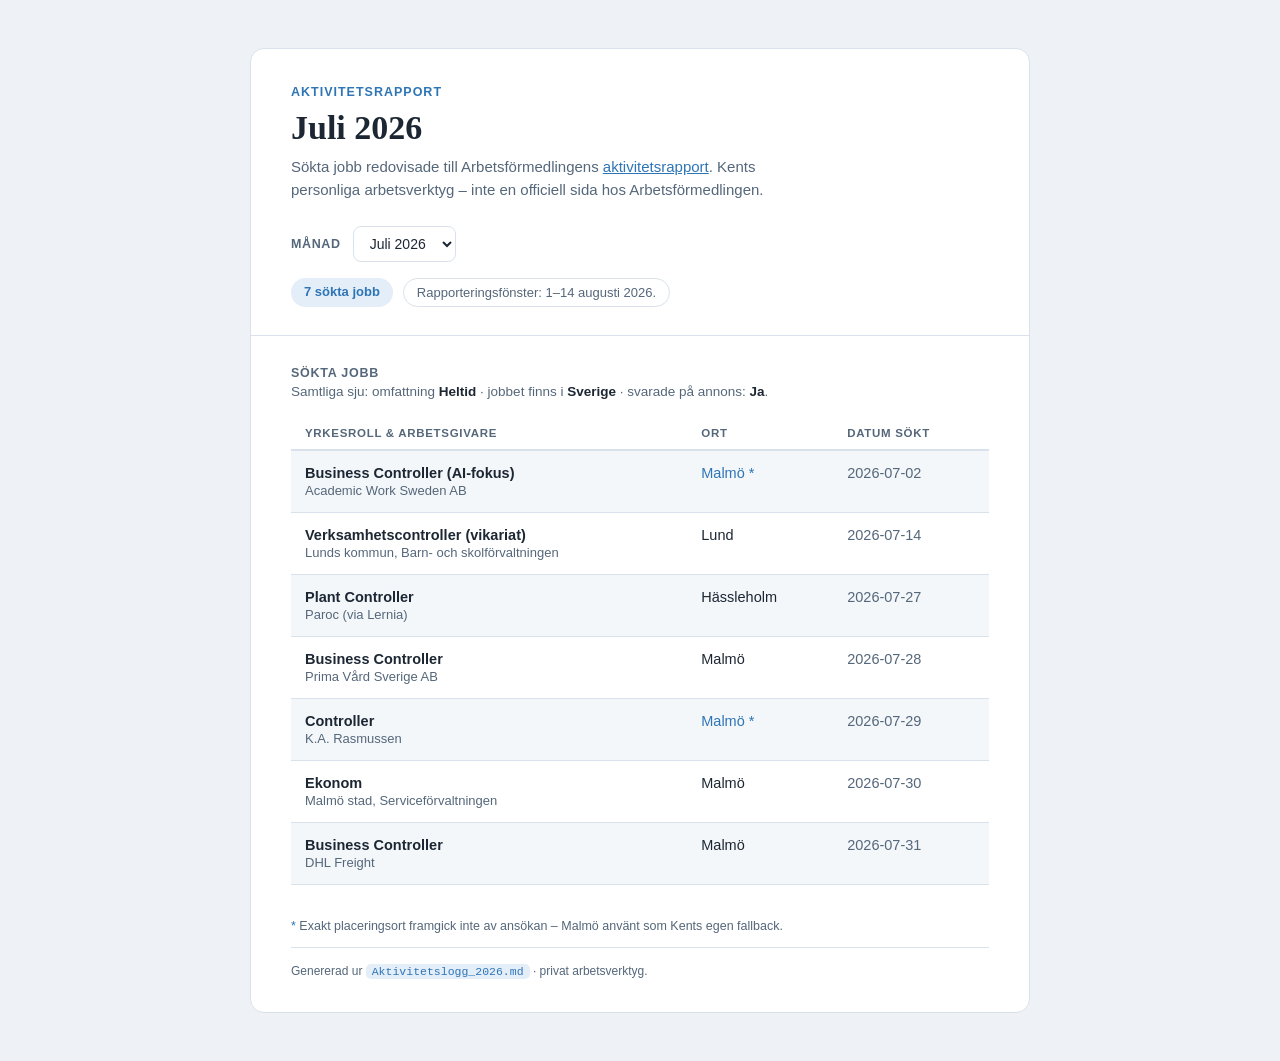
==== Aktivitetsrapport/index.html @ e23d494f "Lagg till Aktivitetsrapport-sidan" ====
<!doctype html>
<html lang="sv">
<head>
<meta charset="utf-8">
<meta name="viewport" content="width=device-width, initial-scale=1">
<title>Aktivitetsrapport</title>
<style>
  :root {
    --bg: #eef2f6;
    --card: #ffffff;
    --ink: #1c2733;
    --ink-soft: #55677a;
    --line: #d9e2ea;
    --row-alt: #f3f7fa;
    --accent: #2e75b6;
    --accent-soft: #e4eef8;
    --focus: #2e75b6;
  }

  @media (prefers-color-scheme: dark) {
    :root {
      --bg: #121924;
      --card: #1a2431;
      --ink: #e7edf3;
      --ink-soft: #93a3b3;
      --line: #2c3949;
      --row-alt: #202b39;
      --accent: #6ba6dd;
      --accent-soft: #23364a;
      --focus: #6ba6dd;
    }
  }

  * { box-sizing: border-box; }

  body {
    background: var(--bg);
    color: var(--ink);
    font-family: -apple-system, "Segoe UI", Roboto, Helvetica, Arial, sans-serif;
    display: flex;
    justify-content: center;
    padding: 48px 20px;
    margin: 0;
  }

  .sheet {
    width: 100%;
    max-width: 780px;
    background: var(--card);
    border: 1px solid var(--line);
    border-radius: 14px;
    overflow: hidden;
  }

  header {
    padding: 36px 40px 28px;
    border-bottom: 1px solid var(--line);
  }

  .eyebrow {
    font-size: 12.5px;
    letter-spacing: 0.08em;
    text-transform: uppercase;
    color: var(--accent);
    font-weight: 600;
    margin: 0 0 10px;
  }

  h1 {
    font-family: Charter, Georgia, "Iowan Old Style", "Times New Roman", serif;
    font-size: 34px;
    font-weight: 600;
    margin: 0 0 8px;
    text-wrap: balance;
  }

  .lede {
    margin: 0;
    color: var(--ink-soft);
    font-size: 15px;
    line-height: 1.55;
    max-width: 60ch;
  }

  .lede a { color: var(--accent); }

  .controls {
    display: flex;
    align-items: center;
    gap: 12px;
    margin-top: 24px;
    flex-wrap: wrap;
  }

  .controls label {
    font-size: 12.5px;
    letter-spacing: 0.05em;
    text-transform: uppercase;
    color: var(--ink-soft);
    font-weight: 600;
  }

  select {
    font: inherit;
    font-size: 14px;
    padding: 8px 12px;
    border-radius: 8px;
    border: 1px solid var(--line);
    background: var(--card);
    color: var(--ink);
  }

  select:focus-visible { outline: 2px solid var(--focus); outline-offset: 2px; }

  .meta-row {
    display: flex;
    flex-wrap: wrap;
    gap: 10px;
    margin-top: 16px;
  }

  .chip {
    font-size: 13px;
    padding: 6px 13px;
    border-radius: 999px;
    background: var(--accent-soft);
    color: var(--accent);
    font-weight: 600;
    white-space: nowrap;
  }

  .chip.neutral {
    background: transparent;
    border: 1px solid var(--line);
    color: var(--ink-soft);
    font-weight: 500;
  }

  .section { padding: 30px 40px 8px; }

  .section-title {
    font-size: 12.5px;
    letter-spacing: 0.06em;
    text-transform: uppercase;
    color: var(--ink-soft);
    font-weight: 600;
    margin: 0 0 4px;
  }

  .shared { font-size: 13.5px; color: var(--ink-soft); margin: 0 0 20px; }
  .shared strong { color: var(--ink); font-weight: 600; }

  .table-wrap { overflow-x: auto; padding: 0 40px 12px; }

  table { width: 100%; border-collapse: collapse; font-size: 14.5px; }

  thead th {
    text-align: left;
    font-size: 11.5px;
    letter-spacing: 0.06em;
    text-transform: uppercase;
    color: var(--ink-soft);
    font-weight: 600;
    padding: 0 14px 10px;
    border-bottom: 2px solid var(--line);
  }

  tbody tr:nth-child(odd) { background: var(--row-alt); }

  tbody td {
    padding: 14px 14px;
    vertical-align: top;
    border-bottom: 1px solid var(--line);
  }

  .role { font-weight: 600; color: var(--ink); }
  .employer { display: block; color: var(--ink-soft); font-size: 13px; margin-top: 2px; }
  .ort { white-space: nowrap; }
  .ort .fallback { color: var(--accent); cursor: default; }
  .date { font-variant-numeric: tabular-nums; white-space: nowrap; color: var(--ink-soft); }

  footer {
    padding: 22px 40px 34px;
    display: flex;
    flex-direction: column;
    gap: 8px;
  }

  .footnote { font-size: 12.5px; color: var(--ink-soft); margin: 0; }
  .footnote .dot { color: var(--accent); }

  .source {
    font-size: 12px;
    color: var(--ink-soft);
    margin: 6px 0 0;
    border-top: 1px solid var(--line);
    padding-top: 16px;
  }

  .source code {
    background: var(--accent-soft);
    color: var(--accent);
    padding: 1px 6px;
    border-radius: 5px;
    font-size: 11.5px;
  }

  a:focus-visible { outline: 2px solid var(--focus); outline-offset: 2px; }

  @media (max-width: 560px) {
    header, .section, footer { padding-left: 24px; padding-right: 24px; }
    .table-wrap { padding-left: 24px; padding-right: 24px; }
    h1 { font-size: 27px; }
  }
</style>
</head>
<body>

<div class="sheet">
  <header>
    <p class="eyebrow">Aktivitetsrapport</p>
    <h1 id="page-title">Juli 2026</h1>
    <p class="lede">
      Sökta jobb redovisade till Arbetsförmedlingens
      <a href="https://arbetsformedlingen.se/for-arbetssokande/mina-sidor/aktivitetsrapportera/lagg-till-aktivitet">aktivitetsrapport</a>.
      Kents personliga arbetsverktyg – inte en officiell sida hos
      Arbetsförmedlingen.
    </p>
    <div class="controls">
      <label for="month-select">Månad</label>
      <select id="month-select"></select>
    </div>
    <div class="meta-row" id="meta-row"></div>
  </header>

  <div class="section">
    <p class="section-title">Sökta jobb</p>
    <p class="shared" id="shared-line"></p>
  </div>

  <div class="table-wrap">
    <table>
      <thead>
        <tr>
          <th>Yrkesroll &amp; arbetsgivare</th>
          <th>Ort</th>
          <th>Datum sökt</th>
        </tr>
      </thead>
      <tbody id="rows"></tbody>
    </table>
  </div>

  <footer>
    <p class="footnote" id="footnote-line"></p>
    <p class="source">Genererad ur <code>Aktivitetslogg_2026.md</code> · privat arbetsverktyg.</p>
  </footer>
</div>

<script>
  // Ny månad: lägg till ett objekt här. Senaste månaden (sist i listan)
  // väljs som default eftersom det alltid är den som ska rapporteras.
  const REPORTS = [
    {
      key: "2026-07",
      label: "Juli 2026",
      windowNote: "Rapporteringsfönster: 1–14 augusti 2026.",
      shared: "Samtliga sju: omfattning <strong>Heltid</strong> · jobbet finns i <strong>Sverige</strong> · svarade på annons: <strong>Ja</strong>.",
      rows: [
        { role: "Business Controller (AI-fokus)", employer: "Academic Work Sweden AB", ort: "Malmö", fallback: true, date: "2026-07-02" },
        { role: "Verksamhetscontroller (vikariat)", employer: "Lunds kommun, Barn- och skolförvaltningen", ort: "Lund", date: "2026-07-14" },
        { role: "Plant Controller", employer: "Paroc (via Lernia)", ort: "Hässleholm", date: "2026-07-27" },
        { role: "Business Controller", employer: "Prima Vård Sverige AB", ort: "Malmö", date: "2026-07-28" },
        { role: "Controller", employer: "K.A. Rasmussen", ort: "Malmö", fallback: true, date: "2026-07-29" },
        { role: "Ekonom", employer: "Malmö stad, Serviceförvaltningen", ort: "Malmö", date: "2026-07-30" },
        { role: "Business Controller", employer: "DHL Freight", ort: "Malmö", date: "2026-07-31" }
      ]
    }
  ];

  const select = document.getElementById("month-select");
  REPORTS.forEach((r, i) => {
    const opt = document.createElement("option");
    opt.value = r.key;
    opt.textContent = r.label;
    select.appendChild(opt);
  });
  select.value = REPORTS[REPORTS.length - 1].key;

  function render(key) {
    const report = REPORTS.find(r => r.key === key) || REPORTS[REPORTS.length - 1];
    document.getElementById("page-title").textContent = report.label;
    document.getElementById("shared-line").innerHTML = report.shared;
    document.getElementById("footnote-line").innerHTML =
      report.rows.some(r => r.fallback)
        ? '<span class="dot">*</span> Exakt placeringsort framgick inte av ansökan – Malmö använt som Kents egen fallback.'
        : "";

    document.getElementById("meta-row").innerHTML = `
      <span class="chip">${report.rows.length} sökta jobb</span>
      <span class="chip neutral">${report.windowNote}</span>
    `;

    const tbody = document.getElementById("rows");
    tbody.innerHTML = "";
    report.rows.forEach(row => {
      const tr = document.createElement("tr");
      tr.innerHTML = `
        <td><span class="role">${row.role}</span><span class="employer">${row.employer}</span></td>
        <td class="ort">${row.fallback ? `<span class="fallback" title="Exakt ort ej angiven i ansökan – Kents fallback">${row.ort} *</span>` : row.ort}</td>
        <td class="date">${row.date}</td>
      `;
      tbody.appendChild(tr);
    });
  }

  select.addEventListener("change", () => render(select.value));
  render(select.value);
</script>

</body>
</html>
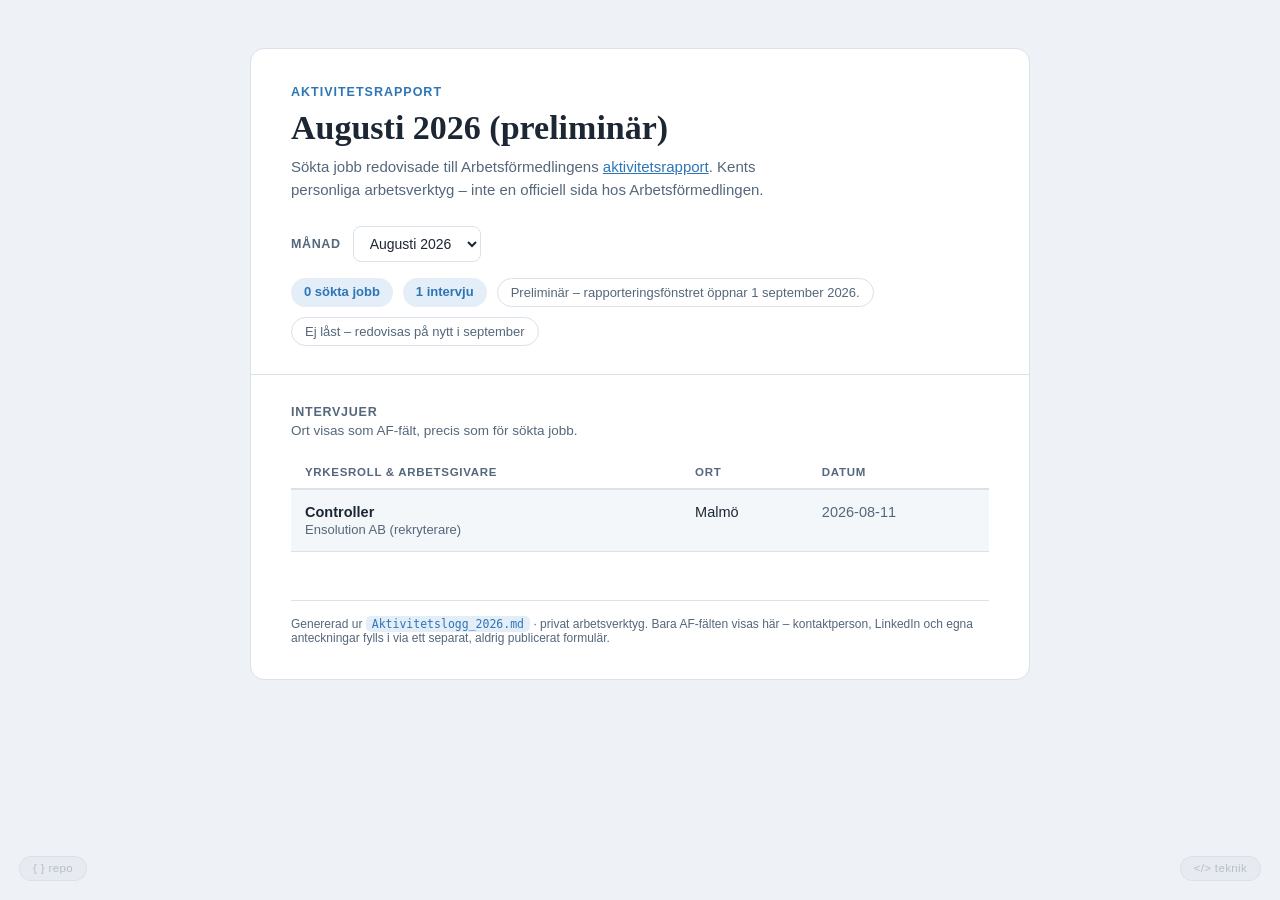
==== commit 2659497d: "Uppdatera Aktivitetsrapport: hornknappar, tech-modal, augusti-forhandsvisning" ====
--- a/Aktivitetsrapport/index.html
+++ b/Aktivitetsrapport/index.html
@@ -33,6 +33,90 @@
 
   * { box-sizing: border-box; }
 
+  /* Diskreta hörnknappar — Kents egen genväg, inte tänkta att märkas av andra */
+  .corner-btn {
+    position: fixed;
+    bottom: 1.2rem;
+    z-index: 20;
+    background: rgba(120, 140, 160, 0.06);
+    border: 1px solid rgba(120, 140, 160, 0.12);
+    border-radius: 999px;
+    padding: 0.35rem 0.8rem;
+    font: inherit;
+    font-size: 0.72rem;
+    color: rgba(85, 103, 122, 0.35);
+    cursor: pointer;
+    letter-spacing: 0.03em;
+    text-decoration: none;
+    display: inline-block;
+    transition: background 0.15s, color 0.15s, border-color 0.15s;
+  }
+  .corner-btn:hover {
+    background: rgba(255, 255, 255, 0.9);
+    color: var(--ink);
+    border-color: var(--line);
+  }
+  @media (prefers-color-scheme: dark) {
+    .corner-btn { color: rgba(147, 163, 179, 0.3); }
+    .corner-btn:hover { background: var(--card); color: var(--ink); }
+  }
+  .github-btn { left: 1.2rem; }
+  .tech-btn { right: 1.2rem; }
+
+  .modal-overlay {
+    display: none;
+    position: fixed;
+    inset: 0;
+    background: rgba(20, 26, 33, 0.5);
+    align-items: center;
+    justify-content: center;
+    padding: 1.5rem;
+    z-index: 30;
+  }
+  .modal-overlay.show { display: flex; }
+  .modal {
+    background: var(--card);
+    border: 1px solid var(--line);
+    border-radius: 14px;
+    max-width: 620px;
+    width: 100%;
+    max-height: 85vh;
+    overflow-y: auto;
+    padding: 1.6rem 1.8rem;
+    position: relative;
+  }
+  .modal h2 { margin-top: 0; font-family: Charter, Georgia, serif; }
+  .modal-close {
+    position: absolute;
+    top: 0.9rem;
+    right: 1rem;
+    background: none;
+    border: none;
+    font-size: 1.3rem;
+    cursor: pointer;
+    color: var(--ink-soft);
+    line-height: 1;
+  }
+  .tech-grid {
+    display: grid;
+    grid-template-columns: repeat(auto-fit, minmax(220px, 1fr));
+    gap: 0.7rem;
+    margin-top: 0.9rem;
+  }
+  .tech-card {
+    background: var(--accent-soft);
+    border-radius: 8px;
+    padding: 0.8rem 1rem;
+  }
+  .tech-card h3 { margin: 0 0 0.3rem; font-size: 0.92rem; color: var(--accent); }
+  .tech-card p { margin: 0; font-size: 0.82rem; color: var(--ink); line-height: 1.55; }
+  .tech-card code {
+    background: var(--row-alt);
+    padding: 0 4px;
+    border-radius: 4px;
+    font-size: 0.78rem;
+  }
+
   body {
     background: var(--bg);
     color: var(--ink);
@@ -233,28 +317,90 @@
     <div class="meta-row" id="meta-row"></div>
   </header>
 
-  <div class="section">
-    <p class="section-title">Sökta jobb</p>
-    <p class="shared" id="shared-line"></p>
+  <div id="jobs-section">
+    <div class="section">
+      <p class="section-title">Sökta jobb</p>
+      <p class="shared" id="shared-line"></p>
+    </div>
+    <div class="table-wrap">
+      <table>
+        <thead>
+          <tr>
+            <th>Yrkesroll &amp; arbetsgivare</th>
+            <th>Ort</th>
+            <th>Datum sökt</th>
+          </tr>
+        </thead>
+        <tbody id="rows"></tbody>
+      </table>
+    </div>
   </div>
 
-  <div class="table-wrap">
-    <table>
-      <thead>
-        <tr>
-          <th>Yrkesroll &amp; arbetsgivare</th>
-          <th>Ort</th>
-          <th>Datum sökt</th>
-        </tr>
-      </thead>
-      <tbody id="rows"></tbody>
-    </table>
+  <div id="interviews-section">
+    <div class="section">
+      <p class="section-title">Intervjuer</p>
+      <p class="shared" id="interviews-shared"></p>
+    </div>
+    <div class="table-wrap">
+      <table>
+        <thead>
+          <tr>
+            <th>Yrkesroll &amp; arbetsgivare</th>
+            <th>Ort</th>
+            <th>Datum</th>
+          </tr>
+        </thead>
+        <tbody id="interview-rows"></tbody>
+      </table>
+    </div>
   </div>
 
   <footer>
     <p class="footnote" id="footnote-line"></p>
-    <p class="source">Genererad ur <code>Aktivitetslogg_2026.md</code> · privat arbetsverktyg.</p>
+    <p class="source">Genererad ur <code>Aktivitetslogg_2026.md</code> · privat arbetsverktyg.
+    Bara AF-fälten visas här – kontaktperson, LinkedIn och egna anteckningar
+    fylls i via ett separat, aldrig publicerat formulär.</p>
   </footer>
+</div>
+
+<a class="corner-btn github-btn" href="https://github.com/kentlundgren/ArbetenSokta" target="_blank" rel="noopener" aria-label="Repot">{ } repo</a>
+<button class="corner-btn tech-btn" onclick="document.getElementById('tech-modal').classList.add('show')" aria-label="Tekniköversikt">&#60;/&#62; teknik</button>
+
+<div class="modal-overlay" id="tech-modal" onclick="if(event.target===this) this.classList.remove('show')">
+  <div class="modal">
+    <button class="modal-close" aria-label="Stäng" onclick="document.getElementById('tech-modal').classList.remove('show')">×</button>
+    <h2>Hur den här sidan är byggd</h2>
+    <p style="font-size:.88rem; color:var(--ink-soft);">Ingen extern ram eller byggtool – ren HTML, CSS och JavaScript, publicerad via GitHub Pages.</p>
+    <div class="tech-grid">
+      <div class="tech-card">
+        <h3>Orphan branch för sekretess</h3>
+        <p>Sidan publiceras från grenen <code>github-public</code> – en <em>orphan branch</em> utan delad historik med <code>main</code>. Den kan tekniskt inte innehålla filerna med personuppgifter, för de finns inte i dess historik alls.</p>
+      </div>
+      <div class="tech-card">
+        <h3>Pre-push-hook som spärr</h3>
+        <p>En hook i <code>.git/hooks/pre-push</code> blockerar push av allt annat än <code>github-public</code>, och bara filer på en uttrycklig vitlista. Mänskligt minne är inte spärren – ett skript är det.</p>
+      </div>
+      <div class="tech-card">
+        <h3>Ett repo, inte flera</h3>
+        <p>Sidan delar repo med humanizer-skillets publika yta (samma gren, olika undermappar) i stället för ett eget, nytt repo – ett medvetet val 2026-08-03 för att slippa samla på sig många små repos.</p>
+      </div>
+      <div class="tech-card">
+        <h3>AF-fält vs. egna fält</h3>
+        <p>Varje aktivitet har två fältgrupper: det Arbetsförmedlingen kräver (publiceras) och Kents egna tilläggsfält – kontaktperson, LinkedIn, anteckningar (publiceras aldrig). Gränsen är avsiktlig, inte automatisk.</p>
+      </div>
+      <div class="tech-card">
+        <h3>Månadsväljare</h3>
+        <p>Data för varje månad ligger som ett JS-objekt i en array. Senaste månaden väljs som default. Ny månad = ett nytt objekt, ingen ombyggnad av sidan.</p>
+      </div>
+      <div class="tech-card">
+        <h3>Känd bieffekt</h3>
+        <p>Att växla gren mellan <code>main</code>/<code>github-public</code> nollställer filernas datum i OneDrive/Utforskaren (kosmetiskt). Claude återställer dem automatiskt via git-historiken efter varje växling.</p>
+      </div>
+    </div>
+    <p style="font-size:.8rem; color:var(--ink-soft); margin-top:1.1rem;">
+      Källkod: <a href="https://github.com/kentlundgren/ArbetenSokta/tree/public" target="_blank" rel="noopener">github.com/kentlundgren/ArbetenSokta (public-grenen)</a>
+    </p>
+  </div>
 </div>
 
 <script>
@@ -274,6 +420,18 @@
         { role: "Controller", employer: "K.A. Rasmussen", ort: "Malmö", fallback: true, date: "2026-07-29" },
         { role: "Ekonom", employer: "Malmö stad, Serviceförvaltningen", ort: "Malmö", date: "2026-07-30" },
         { role: "Business Controller", employer: "DHL Freight", ort: "Malmö", date: "2026-07-31" }
+      ],
+      interviews: []
+    },
+    {
+      key: "2026-08",
+      label: "Augusti 2026",
+      preliminary: true,
+      windowNote: "Preliminär – rapporteringsfönstret öppnar 1 september 2026.",
+      shared: "Inga sökta jobb registrerade ännu denna månad.",
+      rows: [],
+      interviews: [
+        { role: "Controller", employer: "Ensolution AB (rekryterare)", ort: "Malmö", date: "2026-08-11" }
       ]
     }
   ];
@@ -287,23 +445,10 @@
   });
   select.value = REPORTS[REPORTS.length - 1].key;
 
-  function render(key) {
-    const report = REPORTS.find(r => r.key === key) || REPORTS[REPORTS.length - 1];
-    document.getElementById("page-title").textContent = report.label;
-    document.getElementById("shared-line").innerHTML = report.shared;
-    document.getElementById("footnote-line").innerHTML =
-      report.rows.some(r => r.fallback)
-        ? '<span class="dot">*</span> Exakt placeringsort framgick inte av ansökan – Malmö använt som Kents egen fallback.'
-        : "";
-
-    document.getElementById("meta-row").innerHTML = `
-      <span class="chip">${report.rows.length} sökta jobb</span>
-      <span class="chip neutral">${report.windowNote}</span>
-    `;
-
-    const tbody = document.getElementById("rows");
+  function fillTable(tbodyId, items) {
+    const tbody = document.getElementById(tbodyId);
     tbody.innerHTML = "";
-    report.rows.forEach(row => {
+    items.forEach(row => {
       const tr = document.createElement("tr");
       tr.innerHTML = `
         <td><span class="role">${row.role}</span><span class="employer">${row.employer}</span></td>
@@ -314,6 +459,31 @@
     });
   }
 
+  function render(key) {
+    const report = REPORTS.find(r => r.key === key) || REPORTS[REPORTS.length - 1];
+    const interviews = report.interviews || [];
+
+    document.getElementById("page-title").textContent = report.label + (report.preliminary ? " (preliminär)" : "");
+    document.getElementById("shared-line").innerHTML = report.shared;
+    document.getElementById("interviews-shared").textContent = "Ort visas som AF-fält, precis som för sökta jobb.";
+    document.getElementById("footnote-line").innerHTML =
+      report.rows.some(r => r.fallback)
+        ? '<span class="dot">*</span> Exakt placeringsort framgick inte av ansökan – Malmö använt som Kents egen fallback.'
+        : "";
+
+    const chips = [`<span class="chip">${report.rows.length} sökta jobb</span>`];
+    if (interviews.length > 0) chips.push(`<span class="chip">${interviews.length} intervju${interviews.length > 1 ? "er" : ""}</span>`);
+    chips.push(`<span class="chip neutral">${report.windowNote}</span>`);
+    if (report.preliminary) chips.push(`<span class="chip neutral">Ej låst – redovisas på nytt i september</span>`);
+    document.getElementById("meta-row").innerHTML = chips.join("");
+
+    document.getElementById("jobs-section").style.display = report.rows.length > 0 ? "" : "none";
+    document.getElementById("interviews-section").style.display = interviews.length > 0 ? "" : "none";
+
+    fillTable("rows", report.rows);
+    fillTable("interview-rows", interviews);
+  }
+
   select.addEventListener("change", () => render(select.value));
   render(select.value);
 </script>
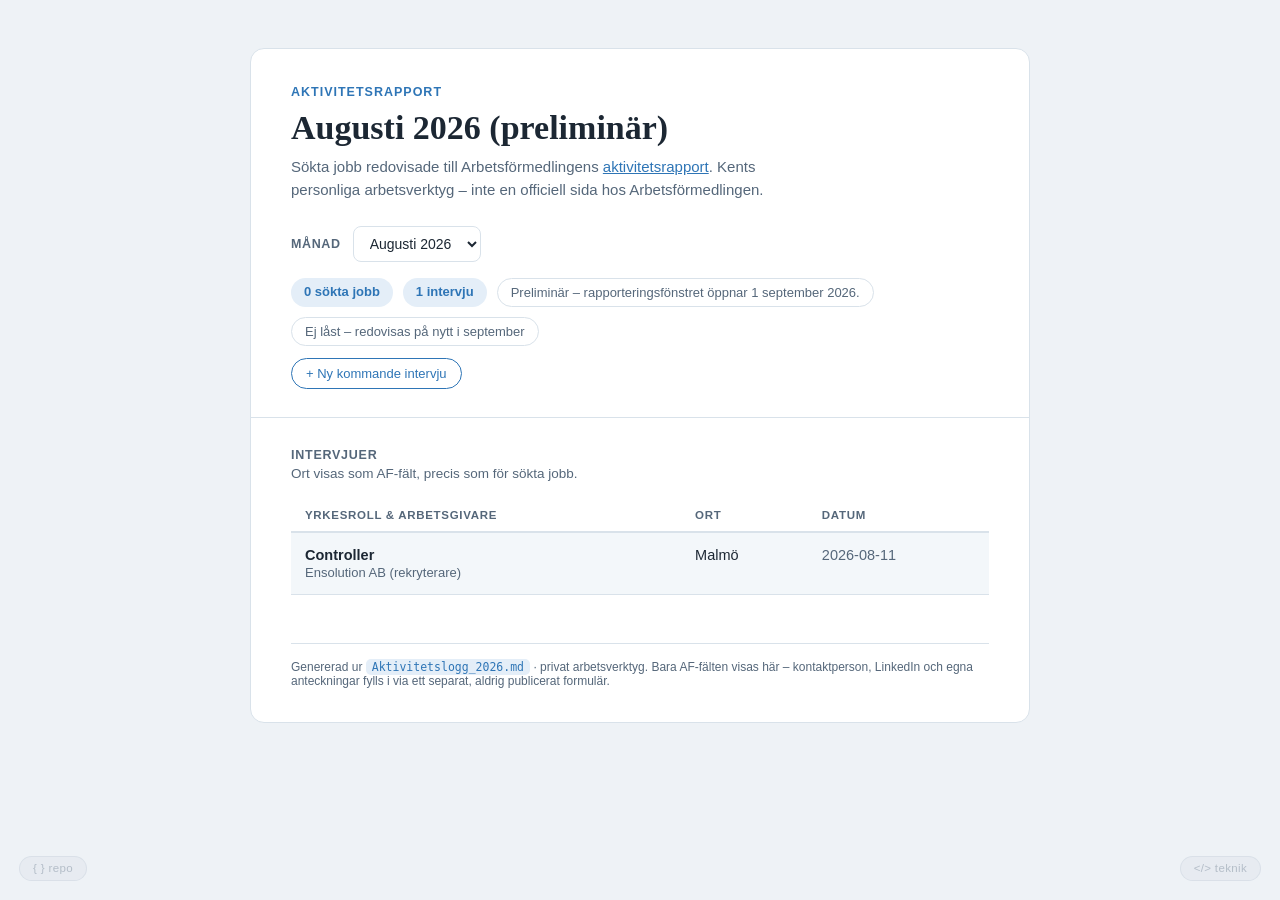
==== commit da8b3bc9: "Lagg till publik snabbmodal for kommande intervjuer" ====
--- a/Aktivitetsrapport/index.html
+++ b/Aktivitetsrapport/index.html
@@ -117,6 +117,68 @@
     font-size: 0.78rem;
   }
 
+  .compare-wrap { overflow-x: auto; margin-top: 1.2rem; }
+  .compare {
+    width: 100%;
+    border-collapse: collapse;
+    font-size: 0.78rem;
+  }
+  .compare th, .compare td {
+    text-align: left;
+    padding: 0.45rem 0.6rem;
+    border-bottom: 1px solid var(--line);
+    vertical-align: top;
+  }
+  .compare th {
+    font-size: 0.7rem;
+    letter-spacing: 0.04em;
+    text-transform: uppercase;
+    color: var(--ink-soft);
+    font-weight: 600;
+  }
+  .compare td:first-child {
+    color: var(--ink-soft);
+    white-space: nowrap;
+    font-weight: 600;
+  }
+  .compare-notes {
+    display: grid;
+    grid-template-columns: 1fr 1fr;
+    gap: 0.7rem;
+    margin-top: 0.9rem;
+  }
+  .compare-notes .tech-card h3 { font-size: 0.85rem; }
+  .compare-notes .tech-card ul { margin: 0; padding-left: 1.1rem; }
+  .compare-notes .tech-card li { font-size: 0.8rem; color: var(--ink); line-height: 1.5; margin-bottom: 0.2rem; }
+
+  .btn-add {
+    display: inline-block;
+    margin-top: 12px;
+    font: inherit;
+    font-size: 13px;
+    padding: 7px 14px;
+    border-radius: 999px;
+    border: 1px solid var(--accent);
+    background: transparent;
+    color: var(--accent);
+    cursor: pointer;
+  }
+  .btn-add:hover { background: var(--accent-soft); }
+
+  #interview-modal .modal { max-width: 480px; }
+  .form-row { display: grid; grid-template-columns: 1fr 1fr; gap: 10px; margin-bottom: 10px; }
+  .form-row.single { grid-template-columns: 1fr; }
+  .form-row label { display: block; font-size: 12px; color: var(--ink-soft); margin-bottom: 3px; }
+  .form-row input, .form-row select {
+    width: 100%; font: inherit; font-size: 14px; padding: 7px 9px;
+    border: 1px solid var(--line); border-radius: 7px; background: var(--bg); color: var(--ink);
+  }
+  #interview-out {
+    background: var(--row-alt); border: 1px solid var(--line); border-radius: 8px;
+    padding: 10px 12px; font-size: 12.5px; white-space: pre-wrap; word-break: break-word; margin-top: 10px;
+  }
+  .modal-note { font-size: 12px; color: var(--ink-soft); margin-top: 12px; line-height: 1.5; }
+
   body {
     background: var(--bg);
     color: var(--ink);
@@ -315,6 +377,7 @@
       <select id="month-select"></select>
     </div>
     <div class="meta-row" id="meta-row"></div>
+    <button class="btn-add" onclick="document.getElementById('interview-modal').classList.add('show')">+ Ny kommande intervju</button>
   </header>
 
   <div id="jobs-section">
@@ -373,6 +436,10 @@
     <p style="font-size:.88rem; color:var(--ink-soft);">Ingen extern ram eller byggtool – ren HTML, CSS och JavaScript, publicerad via GitHub Pages.</p>
     <div class="tech-grid">
       <div class="tech-card">
+        <h3>Om Claude-artifacts</h3>
+        <p>En publicerad sida (HTML eller Markdown) Claude skriver och publicerar med ett verktygsanrop – lagras i Anthropics moln, kopplad till Kents Claude-konto, aldrig i ett Git-repo. Får en riktig URL direkt, men är <strong>privat som standard</strong> – bara Kent ser den förrän han delar den via sidans egen delningsmeny. Redigeras genom att samma filsökväg publiceras igen (samma URL uppdateras). Hittas tillbaka via galleriet på <code>claude.ai/code/artifacts</code>. Juli-rapportens första designutkast byggdes så, innan den här sidan fanns – <a href="https://claude.ai/code/artifact/f89133fd-1950-4a96-8587-d93dfafa3e7e" target="_blank" rel="noopener">se den artifacten →</a> (kräver att Kent delat den).</p>
+      </div>
+      <div class="tech-card">
         <h3>Orphan branch för sekretess</h3>
         <p>Sidan publiceras från grenen <code>github-public</code> – en <em>orphan branch</em> utan delad historik med <code>main</code>. Den kan tekniskt inte innehålla filerna med personuppgifter, för de finns inte i dess historik alls.</p>
       </div>
@@ -397,8 +464,101 @@
         <p>Att växla gren mellan <code>main</code>/<code>github-public</code> nollställer filernas datum i OneDrive/Utforskaren (kosmetiskt). Claude återställer dem automatiskt via git-historiken efter varje växling.</p>
       </div>
     </div>
+
+    <h2 style="margin-top:1.4rem; font-size:1.05rem;">Artifact jämfört med GitHub Pages</h2>
+    <div class="compare-wrap">
+      <table class="compare">
+        <thead>
+          <tr><th></th><th>Claude-artifact</th><th>GitHub Pages (den här sidan)</th></tr>
+        </thead>
+        <tbody>
+          <tr><td>Var den lagras</td><td>Anthropics moln, kopplad till Claude-kontot</td><td>Kents eget GitHub-repo</td></tr>
+          <tr><td>Publik som standard</td><td>Nej – privat tills delad</td><td>Ja, direkt när den pushats</td></tr>
+          <tr><td>Kräver git</td><td>Nej</td><td>Ja</td></tr>
+          <tr><td>Uppdateras genom</td><td>Publicera om samma fil</td><td>Commit + push</td></tr>
+          <tr><td>Egen domän/URL</td><td>Nej, alltid claude.ai/code/artifact/…</td><td>Ja, kentlundgren.github.io/…</td></tr>
+          <tr><td>Sökbar/indexerad</td><td>Nej</td><td>Ja</td></tr>
+          <tr><td>Varaktighet</td><td>Knuten till Claude-kontot</td><td>Oberoende av vilket AI-verktyg som används</td></tr>
+          <tr><td>Bäst för</td><td>Snabb, privat designprototyp</td><td>Varaktig, publik sida</td></tr>
+        </tbody>
+      </table>
+    </div>
+
+    <div class="compare-notes">
+      <div class="tech-card">
+        <h3>Artifact – fördelar/nackdelar</h3>
+        <ul>
+          <li>+ Inget git, ingen repo-hantering</li>
+          <li>+ Klar på sekunder, bra för att pröva en design</li>
+          <li>− Ingen egen domän eller sökbarhet</li>
+          <li>− Följer kontot, inte projektet</li>
+        </ul>
+      </div>
+      <div class="tech-card">
+        <h3>GitHub Pages – fördelar/nackdelar</h3>
+        <ul>
+          <li>+ Egen, varaktig URL och full kontroll</li>
+          <li>+ Samma mönster som Kents övriga Live-verktyg</li>
+          <li>− Kräver git-kunskap</li>
+          <li>− Sex steg för varje ändring (se ovan)</li>
+        </ul>
+      </div>
+    </div>
+
     <p style="font-size:.8rem; color:var(--ink-soft); margin-top:1.1rem;">
       Källkod: <a href="https://github.com/kentlundgren/ArbetenSokta/tree/public" target="_blank" rel="noopener">github.com/kentlundgren/ArbetenSokta (public-grenen)</a>
+      · Artifact-exempel: <a href="https://claude.ai/code/artifact/f89133fd-1950-4a96-8587-d93dfafa3e7e" target="_blank" rel="noopener">se den här sidans första designprototyp →</a>
+    </p>
+  </div>
+</div>
+
+<div class="modal-overlay" id="interview-modal" onclick="if(event.target===this) this.classList.remove('show')">
+  <div class="modal">
+    <button class="modal-close" aria-label="Stäng" onclick="document.getElementById('interview-modal').classList.remove('show')">×</button>
+    <h2 style="font-size:1.1rem;">Ny kommande intervju</h2>
+    <p style="font-size:.85rem; color:var(--ink-soft);">Bara AF-fälten – det som (senare) ska in i Arbetsförmedlingens formulär. Inga kontaktuppgifter fylls i här, det här är en publik sida.</p>
+
+    <div class="form-row">
+      <div>
+        <label for="iv-roll">Yrkesroll</label>
+        <input id="iv-roll" value="Controller">
+      </div>
+      <div>
+        <label for="iv-arbetsgivare">Arbetsgivare</label>
+        <input id="iv-arbetsgivare" placeholder="t.ex. Ensolution AB (rekryterare)">
+      </div>
+    </div>
+    <div class="form-row">
+      <div>
+        <label for="iv-varfinns">Var finns jobbet</label>
+        <select id="iv-varfinns">
+          <option>Sverige</option>
+          <option>Obestämd ort</option>
+          <option>Utomlands</option>
+        </select>
+      </div>
+      <div>
+        <label for="iv-ort">Ort</label>
+        <input id="iv-ort" placeholder="t.ex. Malmö">
+      </div>
+    </div>
+    <div class="form-row single">
+      <div>
+        <label for="iv-datum">Datum för intervjun</label>
+        <input id="iv-datum" type="date">
+      </div>
+    </div>
+
+    <button class="btn-add" onclick="genereraIntervju()">Generera AF-rad</button>
+    <div id="interview-out">– fyll i fälten ovan och klicka "Generera AF-rad" –</div>
+
+    <p class="modal-note">
+      Det här skapar bara den publika delen av posten. Vill du även lägga
+      till kontaktperson, LinkedIn, tid och kanal (aldrig publikt), gör det
+      i det fullständiga, privata formuläret på din egen dator –
+      <code>Report_jobs_applied_for/Intervjuformular.html</code>. Bokmärk
+      den filen i din webbläsare så slipper du leta reda på sökvägen varje
+      gång (en https-sida kan av säkerhetsskäl inte länka direkt dit).
     </p>
   </div>
 </div>
@@ -486,6 +646,17 @@
 
   select.addEventListener("change", () => render(select.value));
   render(select.value);
+
+  function genereraIntervju() {
+    const roll = document.getElementById("iv-roll").value.trim() || "–";
+    const arbetsgivare = document.getElementById("iv-arbetsgivare").value.trim() || "–";
+    const varfinns = document.getElementById("iv-varfinns").value;
+    const ort = document.getElementById("iv-ort").value.trim() || "–";
+    const datum = document.getElementById("iv-datum").value || "ÅÅÅÅ-MM-DD";
+
+    const text = `**AF-fält:** Yrkesroll: ${roll} · Arbetsgivare: ${arbetsgivare} · Var finns jobbet: ${varfinns} · Ort: ${ort} · Datum: ${datum}`;
+    document.getElementById("interview-out").textContent = text;
+  }
 </script>
 
 </body>
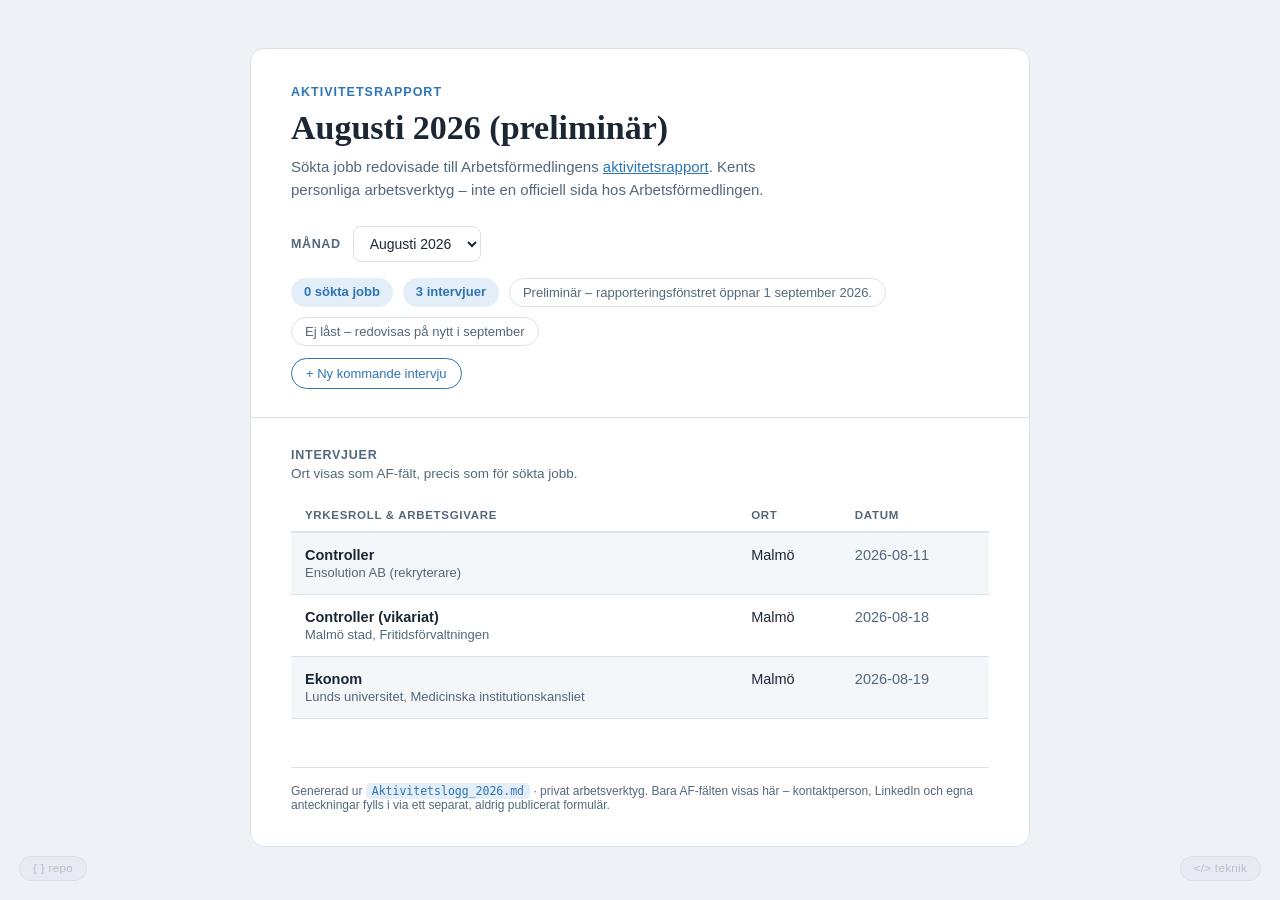
==== commit 6aaf18b0: "Lagg till tva kommande intervjuer i augusti 2026 Malmo stad (Fritidsforvaltningen, vikariat) 2026-08" ====
--- a/Aktivitetsrapport/index.html
+++ b/Aktivitetsrapport/index.html
@@ -566,9 +566,12 @@
 <script>
   // Ny månad: lägg till ett objekt här. Senaste månaden (sist i listan)
   // väljs som default eftersom det alltid är den som ska rapporteras.
+  // hash-konvention: tre bokstäver svensk månadsförkortning + år, gemener,
+  // inget mellanslag: jan/feb/mar/apr/maj/jun/jul/aug/sep/okt/nov/dec + ÅÅÅÅ.
   const REPORTS = [
     {
       key: "2026-07",
+      hash: "jul2026",
       label: "Juli 2026",
       windowNote: "Rapporteringsfönster: 1–14 augusti 2026.",
       shared: "Samtliga sju: omfattning <strong>Heltid</strong> · jobbet finns i <strong>Sverige</strong> · svarade på annons: <strong>Ja</strong>.",
@@ -585,13 +588,16 @@
     },
     {
       key: "2026-08",
+      hash: "aug2026",
       label: "Augusti 2026",
       preliminary: true,
       windowNote: "Preliminär – rapporteringsfönstret öppnar 1 september 2026.",
       shared: "Inga sökta jobb registrerade ännu denna månad.",
       rows: [],
       interviews: [
-        { role: "Controller", employer: "Ensolution AB (rekryterare)", ort: "Malmö", date: "2026-08-11" }
+        { role: "Controller", employer: "Ensolution AB (rekryterare)", ort: "Malmö", date: "2026-08-11" },
+        { role: "Controller (vikariat)", employer: "Malmö stad, Fritidsförvaltningen", ort: "Malmö", date: "2026-08-18" },
+        { role: "Ekonom", employer: "Lunds universitet, Medicinska institutionskansliet", ort: "Malmö", date: "2026-08-19" }
       ]
     }
   ];
@@ -603,7 +609,16 @@
     opt.textContent = r.label;
     select.appendChild(opt);
   });
-  select.value = REPORTS[REPORTS.length - 1].key;
+
+  // Månad via URL-fragment, t.ex. #juli2026 eller #aug2026 – annars senaste månaden.
+  function reportFromHash() {
+    const hash = location.hash.replace("#", "").trim().toLowerCase();
+    if (!hash) return null;
+    return REPORTS.find(r => r.hash && r.hash.toLowerCase() === hash) || null;
+  }
+
+  const initial = reportFromHash();
+  select.value = initial ? initial.key : REPORTS[REPORTS.length - 1].key;
 
   function fillTable(tbodyId, items) {
     const tbody = document.getElementById(tbodyId);
@@ -642,9 +657,22 @@
 
     fillTable("rows", report.rows);
     fillTable("interview-rows", interviews);
+
+    if (report.hash && location.hash.replace("#", "").toLowerCase() !== report.hash.toLowerCase()) {
+      history.replaceState(null, "", "#" + report.hash);
+    }
   }
 
   select.addEventListener("change", () => render(select.value));
+
+  window.addEventListener("hashchange", () => {
+    const fromHash = reportFromHash();
+    if (fromHash) {
+      select.value = fromHash.key;
+      render(fromHash.key);
+    }
+  });
+
   render(select.value);
 
   function genereraIntervju() {
